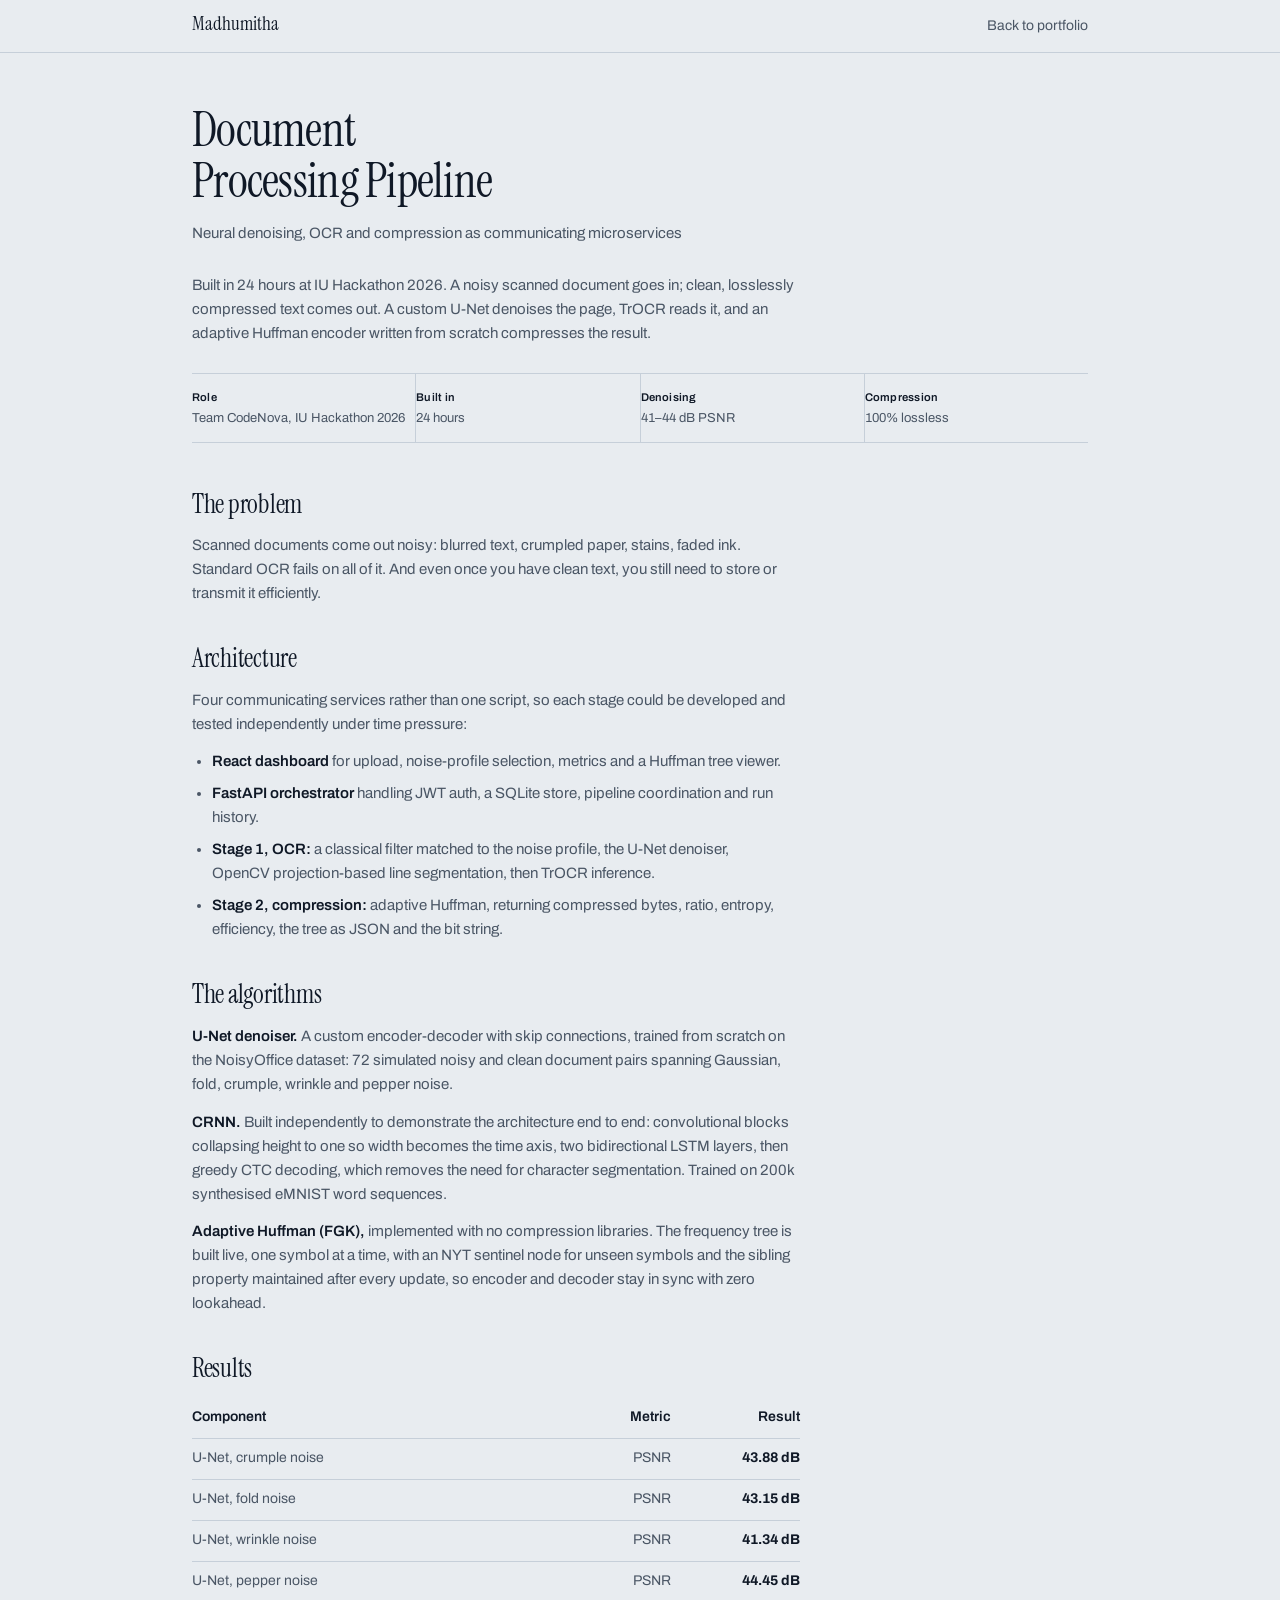
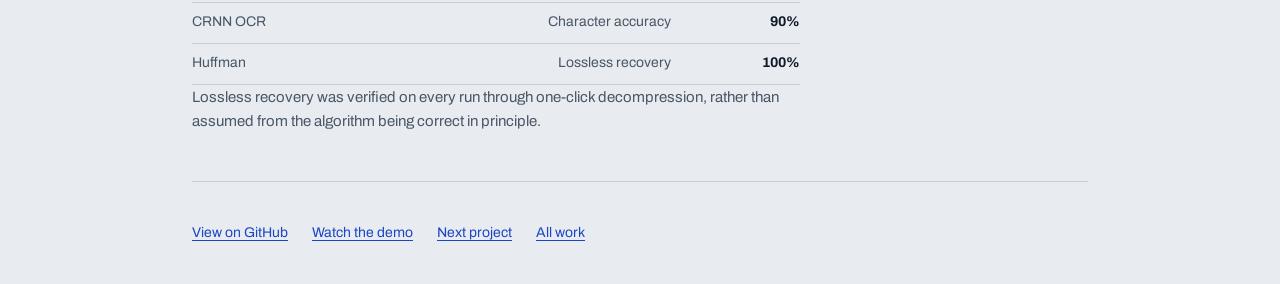
==== document-processing-pipeline.html @ cfa78466 "Give every side project its own page Six new pages written from the repository READMEs and the HRA r" ====
<!doctype html>
<html lang="en">
<head>
<meta charset="utf-8">
<meta name="viewport" content="width=device-width,initial-scale=1,viewport-fit=cover">
<title>Document Processing Pipeline</title>
<meta name="description" content="A U-Net denoiser, TrOCR and a from-scratch adaptive Huffman encoder, built in 24 hours.">
<link rel="preconnect" href="https://fonts.googleapis.com">
<link rel="preconnect" href="https://fonts.gstatic.com" crossorigin>
<link rel="stylesheet" href="https://fonts.googleapis.com/css2?family=Archivo:wght@400;500;600;700;800&family=Instrument+Serif:ital@0;1&display=swap">
<link rel="stylesheet" href="style.css">
</head>
<body>
<header class="backbar">
  <div class="wrap">
    <a class="home" href="index.html">Madhumitha</a>
    <a class="back" href="index.html#built">Back to portfolio</a>
  </div>
</header>

<div class="wrap case">
  <div class="casehead">
    <h1>Document Processing Pipeline</h1>
    <p class="field">Neural denoising, OCR and compression as communicating microservices</p>
    <p class="lede">Built in 24 hours at IU Hackathon 2026. A noisy scanned document goes in; clean, losslessly compressed text comes out. A custom U-Net denoises the page, TrOCR reads it, and an adaptive Huffman encoder written from scratch compresses the result.</p>
  </div>

  <div class="casemeta">
    <div><b>Role</b><span>Team CodeNova, IU Hackathon 2026</span></div>
    <div><b>Built in</b><span>24 hours</span></div>
    <div><b>Denoising</b><span>41–44 dB PSNR</span></div>
    <div><b>Compression</b><span>100% lossless</span></div>
  </div>

  <section>
    <h2>The problem</h2>
    <p>Scanned documents come out noisy: blurred text, crumpled paper, stains, faded ink. Standard OCR fails on all of it. And even once you have clean text, you still need to store or transmit it efficiently.</p>
  </section>

  <section>
    <h2>Architecture</h2>
    <p>Four communicating services rather than one script, so each stage could be developed and tested independently under time pressure:</p>
    <ul>
      <li><strong>React dashboard</strong> for upload, noise-profile selection, metrics and a Huffman tree viewer.</li>
      <li><strong>FastAPI orchestrator</strong> handling JWT auth, a SQLite store, pipeline coordination and run history.</li>
      <li><strong>Stage 1, OCR:</strong> a classical filter matched to the noise profile, the U-Net denoiser, OpenCV projection-based line segmentation, then TrOCR inference.</li>
      <li><strong>Stage 2, compression:</strong> adaptive Huffman, returning compressed bytes, ratio, entropy, efficiency, the tree as JSON and the bit string.</li>
    </ul>
  </section>

  <section>
    <h2>The algorithms</h2>
    <p><strong>U-Net denoiser.</strong> A custom encoder-decoder with skip connections, trained from scratch on the NoisyOffice dataset: 72 simulated noisy and clean document pairs spanning Gaussian, fold, crumple, wrinkle and pepper noise.</p>
    <p><strong>CRNN.</strong> Built independently to demonstrate the architecture end to end: convolutional blocks collapsing height to one so width becomes the time axis, two bidirectional LSTM layers, then greedy CTC decoding, which removes the need for character segmentation. Trained on 200k synthesised eMNIST word sequences.</p>
    <p><strong>Adaptive Huffman (FGK),</strong> implemented with no compression libraries. The frequency tree is built live, one symbol at a time, with an NYT sentinel node for unseen symbols and the sibling property maintained after every update, so encoder and decoder stay in sync with zero lookahead.</p>
  </section>

  <section>
    <h2>Results</h2>
    <div class="tablewrap">
      <table class="rtable">
        <tr><th>Component</th><th>Metric</th><th>Result</th></tr>
        <tr><td>U-Net, crumple noise</td><td>PSNR</td><td>43.88 dB</td></tr>
        <tr><td>U-Net, fold noise</td><td>PSNR</td><td>43.15 dB</td></tr>
        <tr><td>U-Net, wrinkle noise</td><td>PSNR</td><td>41.34 dB</td></tr>
        <tr><td>U-Net, pepper noise</td><td>PSNR</td><td>44.45 dB</td></tr>
        <tr><td>CRNN OCR</td><td>Character accuracy</td><td>90%</td></tr>
        <tr><td>Huffman</td><td>Lossless recovery</td><td>100%</td></tr>
      </table>
    </div>
    <p>Lossless recovery was verified on every run through one-click decompression, rather than assumed from the algorithm being correct in principle.</p>
  </section>

  <div class="nextprev">
    <a href="https://github.com/madhumitha-gv/OCR-engine" target="_blank" rel="noopener">View on GitHub</a>
    <a href="https://www.youtube.com/watch?v=3fcLQcOCGw4" target="_blank" rel="noopener">Watch the demo</a>
    <a href="mental-health-risk-prediction.html">Next project</a>
    <a href="index.html">All work</a>
  </div>
</div>

</body>
</html>
---- style.css ----
/* Base reset (matches the artifact host's own skeleton, so the hosted copy renders identically). */
:root { color-scheme: light; box-sizing: border-box; padding-top: env(safe-area-inset-top, 0px); padding-bottom: env(safe-area-inset-bottom, 0px); }
html { scroll-padding-top: env(safe-area-inset-top, 0px); }
body { margin: 0; padding: 0; }
img { max-width: 100%; }
[hidden] { display: none !important; }

/* Layout: one left-aligned measured column on plotting paper; section names set into the hairline rule; each project's measured result set large at the left of a ruled entry. */
:root {
  --paper: #e8ecf0;
  --surface: #f5f7f9;
  --ink: #0f1826;
  --ink-2: #4a5665;
  --rule: #c6cfd9;
  --signal: #1b45c4;
  --peak: #b4560c;
  --serif: "Instrument Serif", Georgia, "Times New Roman", serif;
  --sans: "Archivo", system-ui, -apple-system, "Segoe UI", Helvetica, sans-serif;
}
@media (prefers-color-scheme: dark) {
  :root:not([data-theme="light"]) {
    --paper: #0c111a; --surface: #141b27; --ink: #e6ebf2; --ink-2: #93a1b3;
    --rule: #26313f; --signal: #8aa4ff; --peak: #e2a05c;
    color-scheme: dark;
  }
}
:root[data-theme="dark"] {
  --paper: #0c111a; --surface: #141b27; --ink: #e6ebf2; --ink-2: #93a1b3;
  --rule: #26313f; --signal: #8aa4ff; --peak: #e2a05c;
  color-scheme: dark;
}

* { box-sizing: border-box; }
html { scroll-behavior: smooth; }
body {
  background: var(--paper);
  color: var(--ink);
  font: 400 0.9375rem/1.6 var(--sans);
  font-variant-numeric: tabular-nums;
  -webkit-font-smoothing: antialiased;
}
.wrap {
  max-width: 58rem; margin: 0 auto;
  padding-left: max(16px, env(safe-area-inset-left, 0px));
  padding-right: max(16px, env(safe-area-inset-right, 0px));
}
p { margin: 0; max-width: 62ch; }
h1, h2, h3 { margin: 0; font-weight: 600; letter-spacing: -0.01em; text-wrap: balance; }
a { color: var(--signal); text-decoration-thickness: 1px; text-underline-offset: 0.22em; }
a:focus-visible, button:focus-visible { outline: 2px solid var(--signal); outline-offset: 3px; }

/* Masthead */
body::before { content: ""; position: fixed; inset: 0 0 auto; height: env(safe-area-inset-top, 0px); z-index: 10; background: var(--paper); }
.masthead { position: sticky; top: env(safe-area-inset-top, 0px); z-index: 5; background: var(--paper); border-bottom: 1px solid var(--rule); }
.masthead .wrap { display: flex; align-items: baseline; justify-content: space-between; gap: 1.5rem; padding-block: 0.9rem; }
.masthead strong { font: 400 1.2rem/1 var(--serif); }
.masthead nav { display: flex; gap: 1.5rem; }
.masthead nav a { color: var(--ink-2); text-decoration: none; font-size: 0.875rem; }
.masthead nav a:hover { color: var(--ink); text-decoration: underline; text-underline-offset: 0.22em; }

/* Opening: name and the load curve side by side */
.herorow { display: grid; grid-template-columns: 1.05fr 1fr; gap: 2.5rem; align-items: center; padding-block: 4rem 2.5rem; }
.open { display: grid; gap: 1.25rem; }
.open h1 { font: 400 clamp(2.5rem, 7vw, 4.4rem)/0.97 var(--serif); letter-spacing: -0.015em; }
.open h1 em { font-style: italic; }
.open .say { font-size: clamp(1rem, 1.7vw, 1.125rem); line-height: 1.55; max-width: 34ch; color: var(--ink); }
.roles { display: flex; flex-wrap: wrap; gap: 0.4rem; }
.roles span { font-size: 0.75rem; font-weight: 500; padding: 0.3rem 0.7rem; border: 1px solid var(--rule); border-radius: 999px; color: var(--ink-2); background: var(--surface); }
.where { display: flex; align-items: center; gap: 1.25rem; flex-wrap: wrap; font-size: 0.875rem; }
.where a { display: inline-flex; align-items: center; gap: 0.45rem; color: var(--ink-2); text-decoration: none; }
.where a:hover { color: var(--signal); }
.where a:hover span { text-decoration: underline; text-underline-offset: 0.22em; }
.where svg { width: 15px; height: 15px; flex: none; fill: currentColor; }

/* The figure */
figure { margin: 0; display: grid; gap: 0.9rem; }
.plot { width: 100%; height: auto; display: block; overflow: visible; }
.plot .grid { stroke: var(--rule); stroke-width: 1; }
.plot .axis { fill: var(--ink-2); font: 500 16px var(--sans); }
.plot .actual { fill: none; stroke: var(--ink); stroke-width: 2.6; stroke-linecap: round; stroke-linejoin: round; }
.plot .fc { fill: none; stroke: var(--signal); stroke-width: 2.6; stroke-linecap: round; }
.plot .peak-dot { fill: var(--peak); }
.plot .peak-txt { fill: var(--peak); font: 600 17px var(--sans); }
figcaption { color: var(--ink-2); font-size: 0.8125rem; max-width: 46ch; }
.key { display: flex; gap: 1.1rem; flex-wrap: wrap; font-size: 0.8125rem; color: var(--ink-2); }
.key b { font-weight: 500; color: var(--ink); }
.key i { display: inline-block; width: 1.5rem; height: 0; border-top: 2px solid var(--ink); vertical-align: middle; margin-right: 0.45rem; }
.key .f i { border-top-style: dashed; border-color: var(--signal); }

/* Readout strip */
.readout { display: grid; grid-template-columns: repeat(4, 1fr); gap: 1px; background: var(--rule); border-block: 1px solid var(--rule); margin-block: 0.5rem 0; }
.readout div { background: var(--paper); padding: 1.1rem 0.5rem 1.1rem 0; }
.readout b { display: block; font: 800 clamp(1.25rem, 2.7vw, 1.65rem)/1 var(--sans); letter-spacing: -0.02em; }
.readout span { display: block; margin-top: 0.35rem; color: var(--ink-2); font-size: 0.8125rem; line-height: 1.3; max-width: 17ch; }

/* Section rules */
section { padding-block: 4rem 0; scroll-margin-top: 4.5rem; }
.titleblock { display: grid; grid-template-columns: auto 1fr; align-items: center; gap: 1rem; margin-bottom: 1.75rem; }
.titleblock h2 { font: 400 clamp(1.3rem, 2.4vw, 1.65rem)/1.1 var(--serif); }
.titleblock::after { content: ""; height: 1px; background: var(--rule); }
.intro { color: var(--ink-2); margin-bottom: 1.75rem; margin-top: -0.75rem; }

/* About: justified text beside the portrait */
.aboutrow { display: grid; grid-template-columns: 1fr 10.5rem; gap: 2.25rem; align-items: center; }
.prose { display: grid; gap: 1.1rem; }
.prose p { color: var(--ink-2); text-align: justify; hyphens: auto; max-width: none; }
.portrait { margin: 0; }
/* Circular portrait. Two stacked copies: a blurred one behind, and a sharp one masked
   to a soft-edged disc over it, so the backdrop reads as blurred around the subject. */
.pframe { display: block; position: relative; width: 100%; aspect-ratio: 1 / 1; border-radius: 50%; overflow: hidden; box-shadow: 0 0 0 1px var(--rule); }
.pframe img { position: absolute; inset: 0; width: 100%; height: 100%; object-fit: cover; object-position: 50% 26%; display: block; transform: scale(1.28); }
.pbg { filter: blur(7px); transform: scale(1.45); }
.pfg { -webkit-mask-image: radial-gradient(circle at 50% 44%, #000 42%, rgba(0,0,0,0) 72%);
       mask-image: radial-gradient(circle at 50% 44%, #000 42%, rgba(0,0,0,0) 72%); }
.prose strong { color: var(--ink); font-weight: 600; }

/* Featured entries as boxes */
.entries { display: grid; grid-template-columns: repeat(3, minmax(0, 1fr)); gap: 1rem; }
.entry { border: 1px solid var(--rule); border-radius: 3px; background: var(--surface); padding: 1.2rem 1.3rem; display: grid; align-content: start; }
.body { min-width: 0; display: grid; gap: 0.55rem; align-content: start; }
.body h3 { font-size: 1.125rem; }
.body .field { color: var(--ink-2); font-size: 0.8125rem; }
.body p { color: var(--ink-2); font-size: 0.8125rem; line-height: 1.6; }
.body ul { margin: 0; padding-left: 1.15rem; display: grid; gap: 0.3rem; color: var(--ink-2); font-size: 0.9375rem; }
.body ul b { color: var(--ink); font-weight: 600; }
.stack { color: var(--ink-2); font-size: 0.8125rem; }
.more { display: flex; gap: 1.1rem; flex-wrap: wrap; font-size: 0.8125rem; margin-top: 0.15rem; }

/* Side projects as boxes */
.list { display: grid; grid-template-columns: repeat(2, minmax(0, 1fr)); gap: 1rem; }
.row { border: 1px solid var(--rule); border-radius: 3px; background: var(--surface); padding: 1.2rem 1.3rem; display: grid; gap: 0.5rem; align-content: start; }
.row h3 { font-size: 0.9875rem; }
.row .d { color: var(--ink-2); font-size: 0.8125rem; line-height: 1.6; margin-top: 0.15rem; }
.met { font-weight: 600; font-size: 0.875rem; }
.row .met { font-size: 0.8125rem; }
.row .links { display: grid; gap: 0.3rem; justify-items: start; font-size: 0.8125rem; margin-top: 0.2rem; }

/* Roles */
.role { display: grid; grid-template-columns: 1fr auto; gap: 0.35rem 2rem; padding-block: 1.6rem; border-bottom: 1px solid var(--rule); }
.role:first-of-type { border-top: 1px solid var(--rule); }
.role h3 { font-size: 1rem; }
.role .co { color: var(--ink-2); font-size: 0.875rem; }
.role .when { color: var(--ink-2); font-size: 0.875rem; text-align: right; white-space: nowrap; }
.role ul { grid-column: 1 / -1; margin: 0.5rem 0 0; padding-left: 1.1rem; display: grid; gap: 0.28rem; color: var(--ink-2); font-size: 0.875rem; }

/* Certifications */
.certlist { list-style: none; margin: 0; padding: 0; display: grid; gap: 0.45rem; }
.certlist li { display: flex; align-items: center; gap: 0.5rem; font-size: 0.875rem; font-weight: 600; }
.certlist span { color: var(--ink-2); font-weight: 400; }
.certlist svg { width: 15px; height: 15px; flex: none; stroke: var(--signal); fill: none; stroke-width: 1.7; stroke-linecap: round; stroke-linejoin: round; }
.tabs { display: flex; flex-wrap: wrap; gap: 0.5rem; margin-bottom: 1.5rem; }
.tab { font: 500 0.8125rem var(--sans); color: var(--ink-2); background: transparent; border: 1px solid var(--rule); border-radius: 3px; padding: 0.45rem 0.9rem; cursor: pointer; }
.tab:hover { color: var(--ink); border-color: var(--ink-2); }
.tab[aria-selected="true"] { background: var(--ink); border-color: var(--ink); color: var(--paper); }
/* Each tile carries its own hairline, so a part-filled last row leaves no painted gaps. */
.tools { display: grid; grid-template-columns: repeat(auto-fill, minmax(10rem, 1fr)); gap: 1px; }
.tool { box-shadow: 0 0 0 1px var(--rule); padding: 0.55rem 0.7rem; display: flex; align-items: center; gap: 0.5rem; font-size: 0.8125rem; line-height: 1.25; }
.tool svg { width: 16px; height: 16px; flex: none; stroke: var(--signal); fill: none; stroke-width: 1.8; stroke-linecap: round; stroke-linejoin: round; }
.facts { grid-column: 1 / -1; margin: 0.55rem 0 0; display: grid; grid-template-columns: 7rem 1fr; gap: 0.3rem 1rem; font-size: 0.75rem; line-height: 1.5; color: var(--ink-2); }
.facts dt { color: var(--ink); font-weight: 500; }
.facts dd { margin: 0; max-width: 56ch; }
.facts dd b { color: var(--ink); font-weight: 600; }
.titleblock.certs { margin-top: 2.25rem; margin-bottom: 1.1rem; }
.pubcard { border: 1px solid var(--rule); border-radius: 3px; background: var(--surface); padding: 1.35rem 1.5rem; display: grid; gap: 0.5rem; }
.pubcard h3 { font-size: 1rem; max-width: 58ch; }
.pubcard .journal { color: var(--ink-2); font-size: 0.875rem; }
.pubcard .summary { font-size: 0.8125rem; line-height: 1.65; color: var(--ink-2); max-width: 70ch; }
.pubcard .more { margin-top: 0.15rem; }

/* Get in touch */
.cinfo { border: 1px solid var(--rule); border-radius: 3px; background: var(--surface); padding: 1.35rem 1.5rem; display: grid; grid-template-columns: repeat(3, minmax(0, 1fr)); gap: 1.5rem; align-items: start; }
.cinfo .copy { margin-top: 0.6rem; }
.cline { display: grid; grid-template-columns: auto 1fr; gap: 0.75rem; align-items: start; }
.cline svg { width: 17px; height: 17px; margin-top: 0.15rem; stroke: var(--signal); fill: none; stroke-width: 1.7; stroke-linecap: round; stroke-linejoin: round; }
.cline b { display: block; font-size: 0.75rem; font-weight: 600; }
.cline span { display: block; color: var(--ink-2); font-size: 0.8125rem; margin-top: 0.15rem; }
.mail { user-select: all; word-break: break-all; font-weight: 500; }
.cline .clinks { display: flex; gap: 1rem; }
button.copy {
  font: 500 0.875rem var(--sans); color: var(--ink); background: var(--surface);
  border: 1px solid var(--rule); border-radius: 3px; padding: 0.45rem 0.9rem; cursor: pointer;
}
button.copy:hover { border-color: var(--signal); color: var(--signal); }
.said { display: block; color: var(--ink-2); font-size: 0.75rem; min-height: 1.1em; margin-top: 0.35rem; }
footer { padding-block: 2.5rem 3rem; color: var(--ink-2); font-size: 0.8125rem; border-top: 1px solid var(--rule); margin-top: 3rem; }

@media (max-width: 1000px) {
  .entries { grid-template-columns: repeat(2, minmax(0, 1fr)); }
}
@media (max-width: 560px) {
  .entries, .list { grid-template-columns: 1fr; }
}
@media (max-width: 760px) {
  .readout { grid-template-columns: 1fr 1fr; }
  .cinfo { grid-template-columns: 1fr; gap: 1.1rem; }
  .tools { grid-template-columns: repeat(2, 1fr); }
  .tab { font-size: 0.8125rem; padding: 0.4rem 0.7rem; }
  .role { grid-template-columns: 1fr; }
  .role .when { text-align: left; }
  .facts { grid-template-columns: 1fr; gap: 0.1rem 0; }
  .facts dd { margin-bottom: 0.5rem; }
  .masthead nav { gap: 1.1rem; }
  .masthead nav a { font-size: 0.875rem; }
  .masthead nav a[href="#toolkit"] { display: none; }
  .herorow { grid-template-columns: 1fr; gap: 1.75rem; padding-block: 2.5rem 2rem; }
  /* The viewBox scales type down with the drawing, so the plot's labels need to start larger. */
  .plot .axis { font-size: 20px; }
  .plot .peak-txt { font-size: 21px; }
  .plot .actual, .plot .fc { stroke-width: 3; }
}
@media (prefers-reduced-motion: reduce) { html { scroll-behavior: auto; } }

/* ---- Case study pages ---- */
.backbar { border-bottom: 1px solid var(--rule); }
.backbar .wrap { display: flex; align-items: baseline; justify-content: space-between; gap: 1.5rem; padding-block: 0.9rem; }
.backbar a.home { font: 400 1.2rem/1 var(--serif); color: var(--ink); text-decoration: none; }
.backbar a.back { font-size: 0.875rem; color: var(--ink-2); text-decoration: none; }
.backbar a.back:hover { color: var(--signal); text-decoration: underline; text-underline-offset: 0.22em; }
.casehead { padding-block: 3.25rem 1.75rem; display: grid; gap: 0.9rem; }
.casehead h1 { font: 400 clamp(1.9rem, 4.6vw, 3rem)/1.06 var(--serif); letter-spacing: -0.015em; max-width: 20ch; }
.casehead .field { color: var(--ink-2); font-size: 0.9375rem; }
.lede { font-size: 1rem; line-height: 1.6; max-width: 62ch; }
.casemeta { display: grid; grid-template-columns: repeat(4, minmax(0, 1fr)); gap: 1px; background: var(--rule); border-block: 1px solid var(--rule); margin-bottom: 0.5rem; }
.casemeta div { background: var(--paper); padding: 0.9rem 0.6rem 0.9rem 0; }
.casemeta b { display: block; font-size: 0.7rem; font-weight: 600; letter-spacing: 0.02em; }
.casemeta span { display: block; color: var(--ink-2); font-size: 0.8125rem; margin-top: 0.2rem; line-height: 1.35; }
.case section { padding-block: 2.5rem 0; }
.case h2 { font: 400 clamp(1.25rem, 2.3vw, 1.6rem)/1.1 var(--serif); margin-bottom: 0.9rem; }
.case p { color: var(--ink-2); font-size: 0.9375rem; margin-bottom: 0.85rem; max-width: 68ch; }
.case p:last-child { margin-bottom: 0; }
.case strong { color: var(--ink); font-weight: 600; }
.case ol, .case ul { color: var(--ink-2); font-size: 0.9375rem; margin: 0; padding-left: 1.25rem; display: grid; gap: 0.5rem; max-width: 66ch; }
.case li strong { color: var(--ink); }
.tablewrap { overflow-x: auto; }
.rtable { width: 100%; max-width: 34rem; border-collapse: collapse; font-size: 0.875rem; }
.rtable th, .rtable td { text-align: left; padding: 0.55rem 1rem 0.55rem 0; border-bottom: 1px solid var(--rule); }
.rtable th { font-weight: 600; color: var(--ink); }
.rtable td { color: var(--ink-2); }
.rtable td:last-child { color: var(--ink); font-weight: 700; }
.nextprev { display: flex; flex-wrap: wrap; gap: 1.5rem; padding-block: 2.5rem; margin-top: 3rem; border-top: 1px solid var(--rule); font-size: 0.875rem; }
@media (max-width: 760px) { .casemeta { grid-template-columns: repeat(2, minmax(0, 1fr)); } }

@media (max-width: 880px) {
  .herorow { grid-template-columns: 1fr; gap: 1.75rem; }
  .open .say { max-width: 46ch; }
}

@media (max-width: 760px) {
  .aboutrow { grid-template-columns: 1fr; gap: 1.5rem; }
  .portrait { max-width: 10.5rem; }
}

/* Charts inside a case study. Matplotlib renders on white, so the frame stays white in both themes. */
.fig { margin: 1.6rem 0 0; }
.fig img { width: 100%; height: auto; display: block; background: #fff; border: 1px solid var(--rule); border-radius: 3px; padding: 0.6rem; }
.case .fig figcaption { margin-top: 0.6rem; font-size: 0.8125rem; line-height: 1.55; color: var(--ink-2); max-width: 68ch; }
.rtable th:not(:first-child), .rtable td:not(:first-child) { text-align: right; padding-right: 0; padding-left: 1.25rem; }
.rtable { max-width: 38rem; }

/* A3 sub-headings inside a case study section. */
.case h3 { font-size: 0.9375rem; font-weight: 700; margin: 1.6rem 0 0.7rem; }
.case section > h3:first-of-type { margin-top: 1.4rem; }
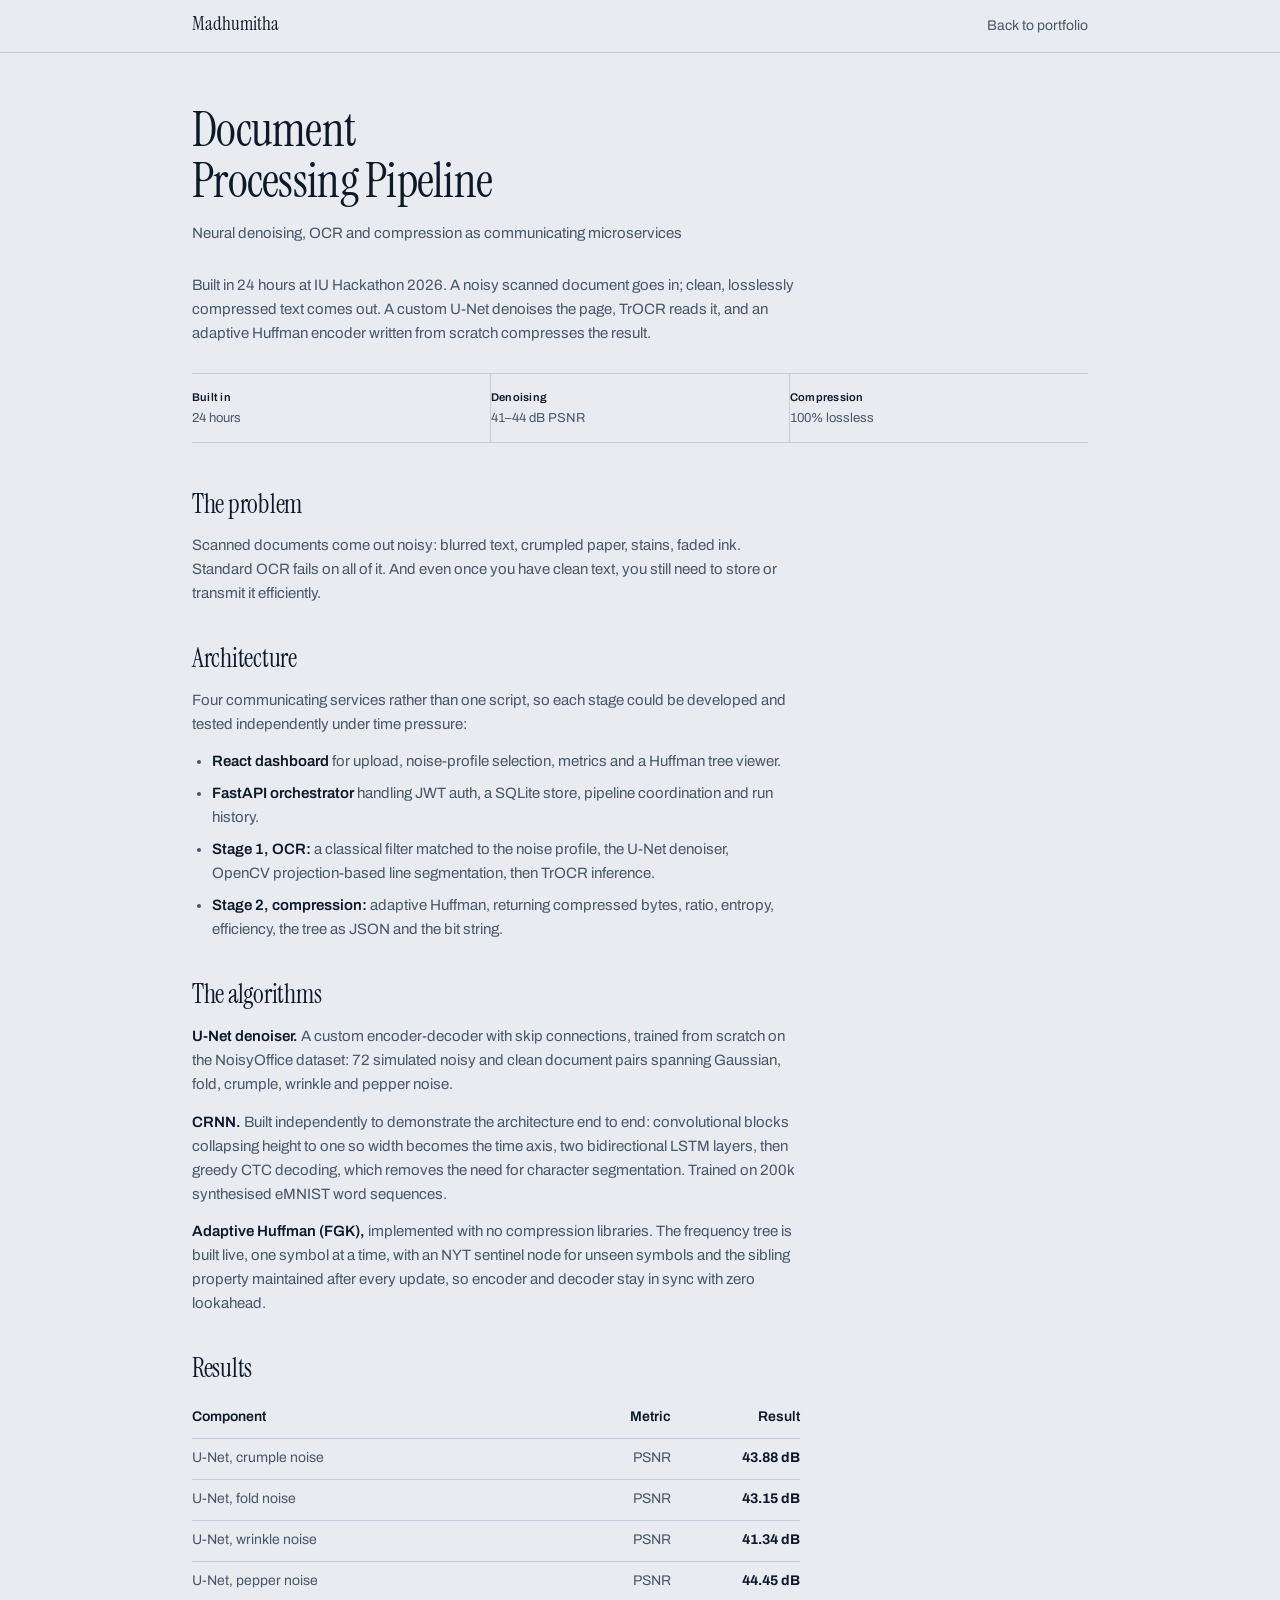
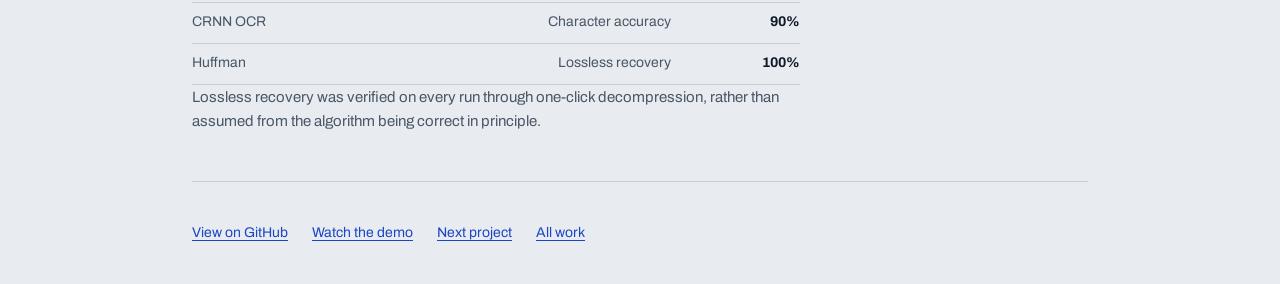
==== commit 7b1d6bce: "Remove the Role field from every project page The experience section already states each role, so re" ====
--- a/document-processing-pipeline.html
+++ b/document-processing-pipeline.html
@@ -26,7 +26,6 @@
   </div>
 
   <div class="casemeta">
-    <div><b>Role</b><span>Team CodeNova, IU Hackathon 2026</span></div>
     <div><b>Built in</b><span>24 hours</span></div>
     <div><b>Denoising</b><span>41–44 dB PSNR</span></div>
     <div><b>Compression</b><span>100% lossless</span></div>
--- a/style.css
+++ b/style.css
@@ -220,7 +220,7 @@
 .casehead h1 { font: 400 clamp(1.9rem, 4.6vw, 3rem)/1.06 var(--serif); letter-spacing: -0.015em; max-width: 20ch; }
 .casehead .field { color: var(--ink-2); font-size: 0.9375rem; }
 .lede { font-size: 1rem; line-height: 1.6; max-width: 62ch; }
-.casemeta { display: grid; grid-template-columns: repeat(4, minmax(0, 1fr)); gap: 1px; background: var(--rule); border-block: 1px solid var(--rule); margin-bottom: 0.5rem; }
+.casemeta { display: grid; grid-template-columns: repeat(3, minmax(0, 1fr)); gap: 1px; background: var(--rule); border-block: 1px solid var(--rule); margin-bottom: 0.5rem; }
 .casemeta div { background: var(--paper); padding: 0.9rem 0.6rem 0.9rem 0; }
 .casemeta b { display: block; font-size: 0.7rem; font-weight: 600; letter-spacing: 0.02em; }
 .casemeta span { display: block; color: var(--ink-2); font-size: 0.8125rem; margin-top: 0.2rem; line-height: 1.35; }
